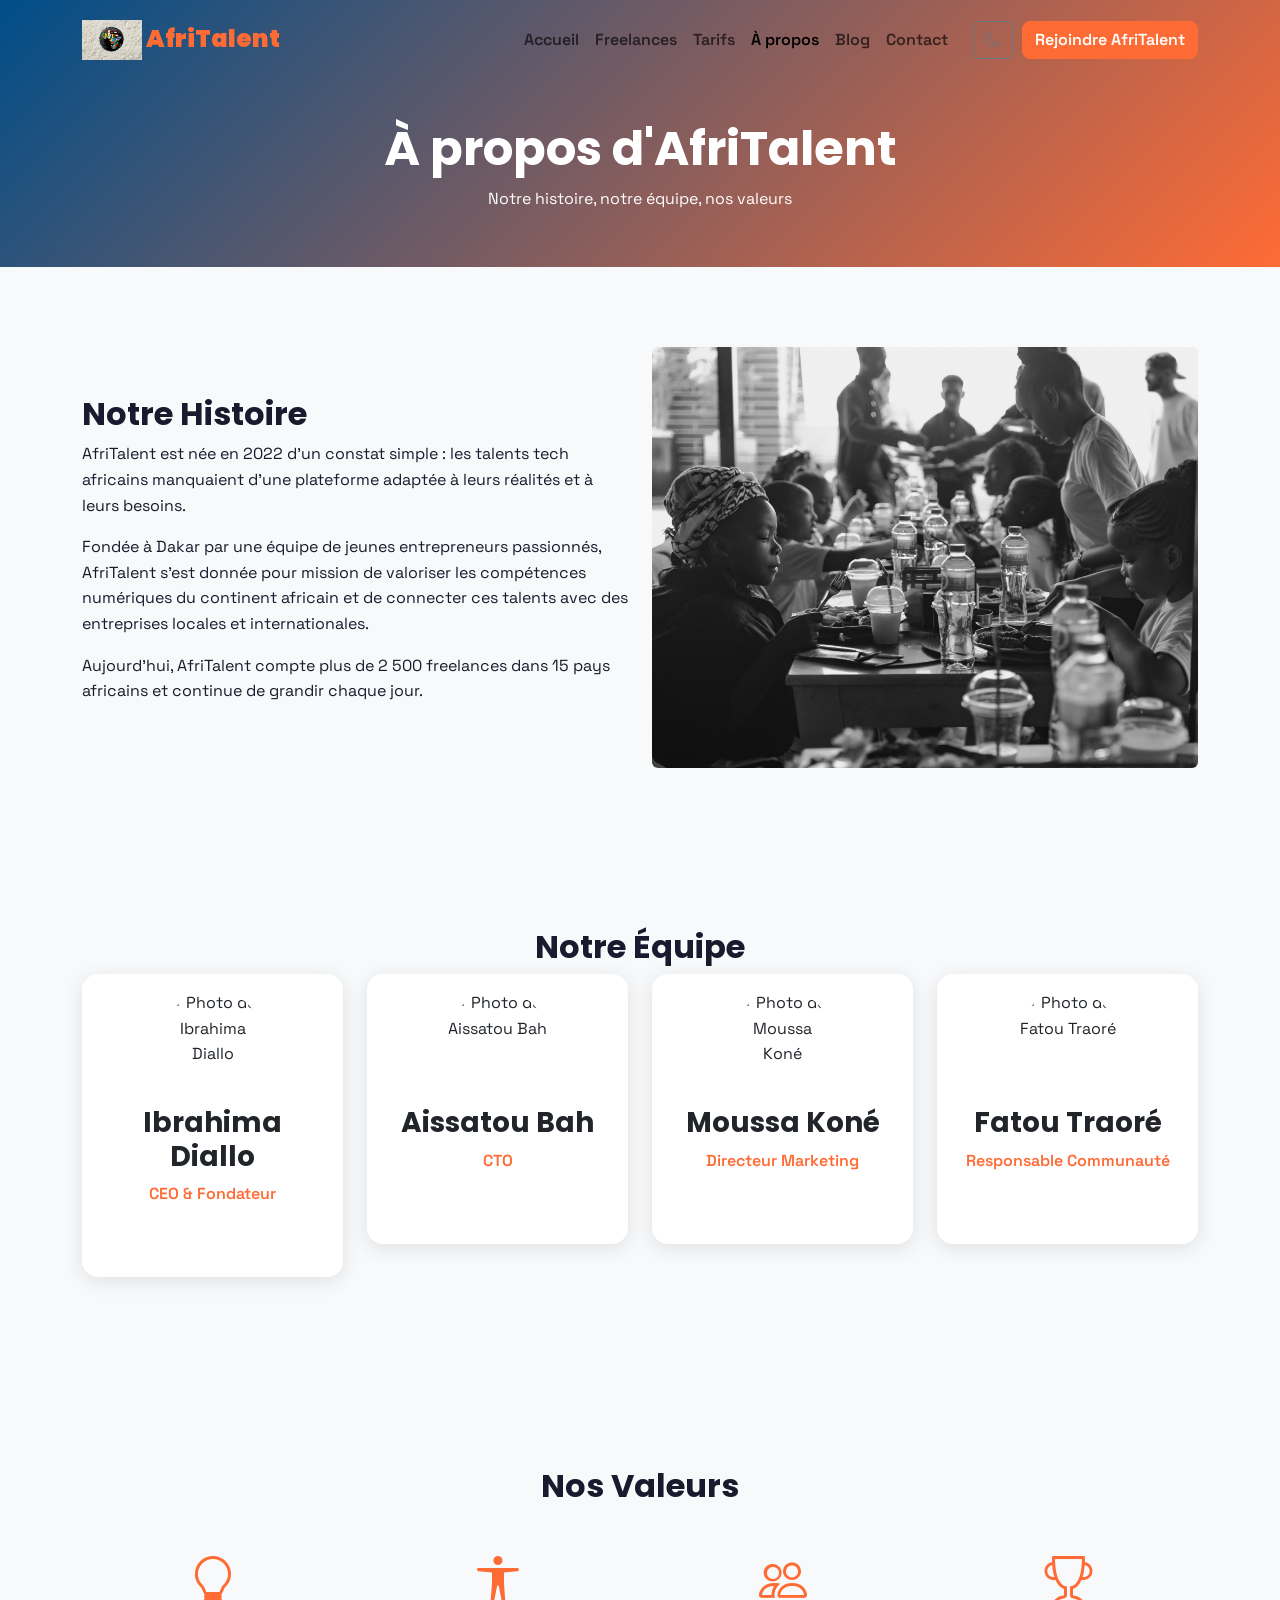
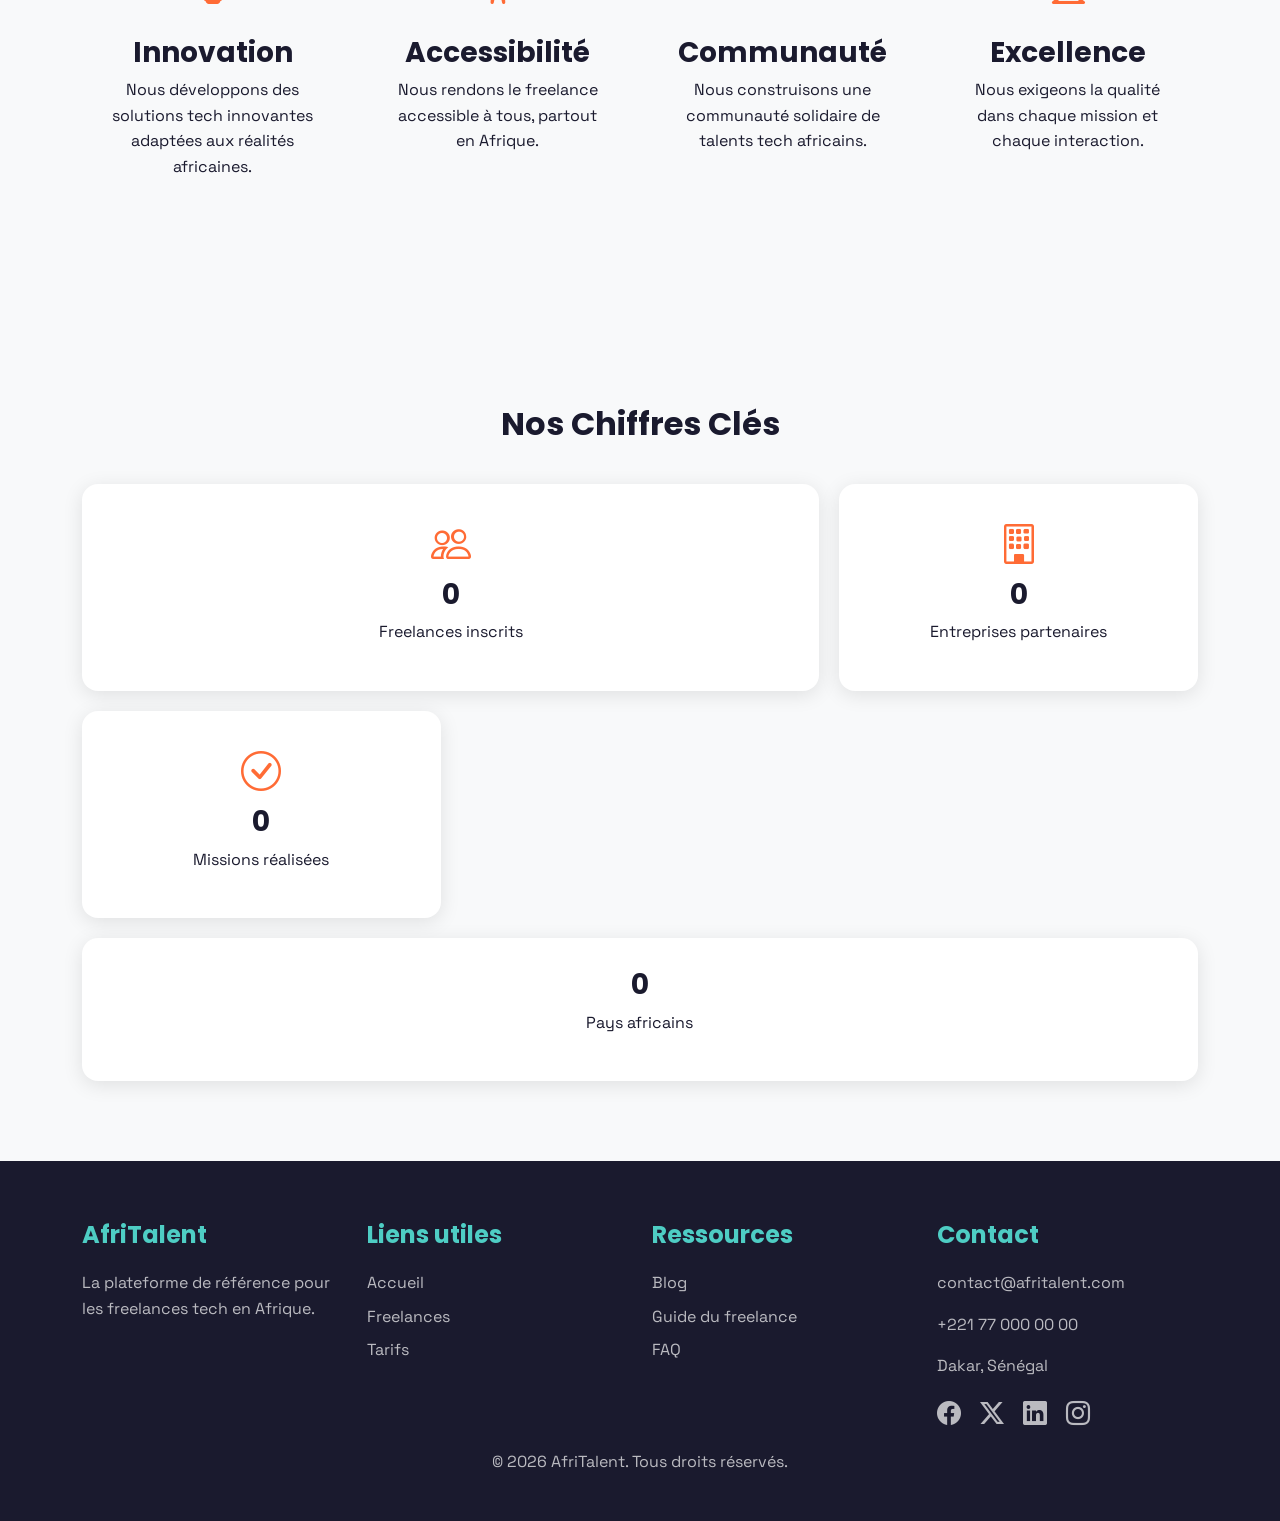
==== about.html @ 289a54d0 "Init : création du dépôt, arborescence des fichiers et structure HTML de base" ====
<!DOCTYPE html>
<html lang="fr">
<head>
  <meta charset="UTF-8">
  <meta name="viewport" content="width=device-width, initial-scale=1.0">
  <title>AfriTalent — À propos</title>

  
  <link href="https://cdn.jsdelivr.net/npm/bootstrap@5.3.3/dist/css/bootstrap.min.css" rel="stylesheet">
  
  <link href="https://cdn.jsdelivr.net/npm/bootstrap-icons@1.11.3/font/bootstrap-icons.css" rel="stylesheet">
  
  <link rel="stylesheet" href="css/style.css">
</head>
<body>

  <header>
    <nav class="navbar navbar-expand-lg fixed-top" id="navbar">
      <div class="container">
        <a class="navbar-brand" href="index.html">
          <img src="images/logo.jpg" alt="Logo AfriTalent" height="40">
          AfriTalent
        </a>
        <button class="navbar-toggler" type="button"
                data-bs-toggle="collapse"
                data-bs-target="#navbarMenu"
                aria-controls="navbarMenu"
                aria-expanded="false"
                aria-label="Ouvrir le menu">
          <span class="navbar-toggler-icon"></span>
        </button>
        <div class="collapse navbar-collapse" id="navbarMenu">
          <ul class="navbar-nav ms-auto">
            <li class="nav-item"><a class="nav-link" href="index.html">Accueil</a></li>
            <li class="nav-item"><a class="nav-link" href="freelances.html">Freelances</a></li>
            <li class="nav-item"><a class="nav-link" href="tarifs.html">Tarifs</a></li>
            <li class="nav-item"><a class="nav-link active" href="about.html">À propos</a></li>
            <li class="nav-item"><a class="nav-link" href="#">Blog</a></li>
            <li class="nav-item"><a class="nav-link" href="contact.html">Contact</a></li>
          </ul>
          <button id="darkModeToggle" class="btn btn-outline-secondary ms-3">
            <i class="bi bi-moon"></i>
          </button>
          <a href="contact.html" class="btn btn-primary ms-2">Rejoindre AfriTalent</a>
        </div>
      </div>
    </nav>
  </header>

  <main>

  
    <section id="page-title">
      <div class="container text-center">
        <h1>À propos d'AfriTalent</h1>
        <p>Notre histoire, notre équipe, nos valeurs</p>
      </div>
    </section>

    
    <section id="histoire">
      <div class="container">
        <div class="row align-items-center">

          <div class="col-lg-6">
            <h2>Notre Histoire</h2>
            <p>AfriTalent est née en 2022 d'un constat simple : les talents tech africains 
            manquaient d'une plateforme adaptée à leurs réalités et à leurs besoins.</p>
            <p>Fondée à Dakar par une équipe de jeunes entrepreneurs passionnés, 
            AfriTalent s'est donnée pour mission de valoriser les compétences 
            numériques du continent africain et de connecter ces talents 
            avec des entreprises locales et internationales.</p>
            <p>Aujourd'hui, AfriTalent compte plus de 2 500 freelances dans 
            15 pays africains et continue de grandir chaque jour.</p>
          </div>

          <div class="col-lg-6">
            <img src="images/L'équipe AfriTalent .jpg" 
                 alt="L'équipe AfriTalent au travail" 
                 class="img-fluid rounded">
          </div>

        </div>
      </div>
    </section>

    
    <section id="equipe">
      <div class="container">
        <h2 class="text-center">Notre Équipe</h2>
        <div class="row">

        
          <div class="col-12 col-md-6 col-lg-3">
            <div class="card equipe-card text-center">
              <img src="https://ui-avatars.com/api/?name=Ibrahima+Diallo&background=FF6B35&color=fff&size=150" 
                   alt="Photo de Ibrahima Diallo" class="card-img-top rounded-circle mx-auto mt-3">
              <div class="card-body">
                <h3 class="card-title">Ibrahima Diallo</h3>
                <p class="poste">CEO & Fondateur</p>
                <div class="social-icons">
                  <a href="#" aria-label="LinkedIn de Ibrahima"><i class="bi bi-linkedin"></i></a>
                  <a href="#" aria-label="Twitter de Ibrahima"><i class="bi bi-twitter-x"></i></a>
                </div>
              </div>
            </div>
          </div>

          
          <div class="col-12 col-md-6 col-lg-3">
            <div class="card equipe-card text-center">
              <img src="https://ui-avatars.com/api/?name=Aissatou+Bah&background=4ECDC4&color=fff&size=150" 
                   alt="Photo de Aissatou Bah" class="card-img-top rounded-circle mx-auto mt-3">
              <div class="card-body">
                <h3 class="card-title">Aissatou Bah</h3>
                <p class="poste">CTO</p>
                <div class="social-icons">
                  <a href="#" aria-label="LinkedIn de Aissatou"><i class="bi bi-linkedin"></i></a>
                  <a href="#" aria-label="Twitter de Aissatou"><i class="bi bi-twitter-x"></i></a>
                </div>
              </div>
            </div>
          </div>

          
          <div class="col-12 col-md-6 col-lg-3">
            <div class="card equipe-card text-center">
              <img src="https://ui-avatars.com/api/?name=Moussa+Kone&background=45B7D1&color=fff&size=150" 
                   alt="Photo de Moussa Koné" class="card-img-top rounded-circle mx-auto mt-3">
              <div class="card-body">
                <h3 class="card-title">Moussa Koné</h3>
                <p class="poste">Directeur Marketing</p>
                <div class="social-icons">
                  <a href="#" aria-label="LinkedIn de Moussa"><i class="bi bi-linkedin"></i></a>
                  <a href="#" aria-label="Twitter de Moussa"><i class="bi bi-twitter-x"></i></a>
                </div>
              </div>
            </div>
          </div>

          
          <div class="col-12 col-md-6 col-lg-3">
            <div class="card equipe-card text-center">
              <img src="https://ui-avatars.com/api/?name=Fatou+Traore&background=96CEB4&color=fff&size=150" 
                   alt="Photo de Fatou Traoré" class="card-img-top rounded-circle mx-auto mt-3">
              <div class="card-body">
                <h3 class="card-title">Fatou Traoré</h3>
                <p class="poste">Responsable Communauté</p>
                <div class="social-icons">
                  <a href="#" aria-label="LinkedIn de Fatou"><i class="bi bi-linkedin"></i></a>
                  <a href="#" aria-label="Twitter de Fatou"><i class="bi bi-twitter-x"></i></a>
                </div>
              </div>
            </div>
          </div>

        </div>
      </div>
    </section>


    <section id="valeurs">
      <div class="container">
        <h2 class="text-center">Nos Valeurs</h2>
        <div class="row">

          <div class="col-12 col-md-6 col-lg-3">
            <div class="valeur-card text-center">
              <i class="bi bi-lightbulb"></i>
              <h3>Innovation</h3>
              <p>Nous développons des solutions tech innovantes adaptées aux réalités africaines.</p>
            </div>
          </div>

          <div class="col-12 col-md-6 col-lg-3">
            <div class="valeur-card text-center">
              <i class="bi bi-universal-access"></i>
              <h3>Accessibilité</h3>
              <p>Nous rendons le freelance accessible à tous, partout en Afrique.</p>
            </div>
          </div>

          <div class="col-12 col-md-6 col-lg-3">
            <div class="valeur-card text-center">
              <i class="bi bi-people"></i>
              <h3>Communauté</h3>
              <p>Nous construisons une communauté solidaire de talents tech africains.</p>
            </div>
          </div>

          <div class="col-12 col-md-6 col-lg-3">
            <div class="valeur-card text-center">
              <i class="bi bi-trophy"></i>
              <h3>Excellence</h3>
              <p>Nous exigeons la qualité dans chaque mission et chaque interaction.</p>
            </div>
          </div>

        </div>
      </div>
    </section>

  
    <section id="chiffres">
      <div class="container">
        <h2 class="text-center">Nos Chiffres Clés</h2>
        <div class="bento-grid">

          <div class="bento-card bento-large text-center">
            <i class="bi bi-people"></i>
            <h3 class="counter" data-target="2500">0</h3>
            <p>Freelances inscrits</p>
          </div>

          <div class="bento-card text-center">
            <i class="bi bi-building"></i>
            <h3 class="counter" data-target="800">0</h3>
            <p>Entreprises partenaires</p>
          </div>

          <div class="bento-card text-center">
            <i class="bi bi-check-circle"></i>
            <h3 class="counter" data-target="12000">0</h3>
            <p>Missions réalisées</p>
          </div>

          <div class="bento-card bento-wide text-center">
            <i class="bi bi-globe-africa"></i>
            <h3 class="counter" data-target="15">0</h3>
            <p>Pays africains</p>
          </div>

        </div>
      </div>
    </section>

  </main>

  <footer>
    <div class="container">
      <div class="row">
        <div class="col-md-3">
          <h4>AfriTalent</h4>
          <p>La plateforme de référence pour les freelances tech en Afrique.</p>
        </div>
        <div class="col-md-3">
          <h4>Liens utiles</h4>
          <ul>
            <li><a href="index.html">Accueil</a></li>
            <li><a href="freelances.html">Freelances</a></li>
            <li><a href="tarifs.html">Tarifs</a></li>
          </ul>
        </div>
        <div class="col-md-3">
          <h4>Ressources</h4>
          <ul>
            <li><a href="#">Blog</a></li>
            <li><a href="#">Guide du freelance</a></li>
            <li><a href="#">FAQ</a></li>
          </ul>
        </div>
        <div class="col-md-3">
          <h4>Contact</h4>
          <p>contact@afritalent.com</p>
          <p>+221 77 000 00 00</p>
          <p>Dakar, Sénégal</p>
          <div class="social-icons">
            <a href="#" aria-label="Facebook"><i class="bi bi-facebook"></i></a>
            <a href="#" aria-label="Twitter"><i class="bi bi-twitter-x"></i></a>
            <a href="#" aria-label="LinkedIn"><i class="bi bi-linkedin"></i></a>
            <a href="#" aria-label="Instagram"><i class="bi bi-instagram"></i></a>
          </div>
        </div>
      </div>
      <div class="text-center mt-3">
        <p>&copy; <span id="annee"></span> AfriTalent. Tous droits réservés.</p>
      </div>
    </div>
  </footer>


  <button id="backToTop" aria-label="Retour en haut">
    <i class="bi bi-arrow-up"></i>
  </button>


  <script src="https://cdn.jsdelivr.net/npm/bootstrap@5.3.3/dist/js/bootstrap.bundle.min.js"></script>

  <script src="js/main.js"></script>

</body>
</html>
---- css/style.css ----
@import url('https://fonts.googleapis.com/css2?family=Poppins:wght@300;400;600;700;900&family=Space+Grotesk:wght@400;600;700&display=swap');

:root {

  --couleur-primaire: #FF6B35;
  --couleur-secondaire: #004E89;
  --couleur-accent: #4ECDC4;
  --couleur-texte: #1A1A2E;
  --couleur-fond: #F8F9FA;


  --couleur-fond-dark: #0F0F1A;
  --couleur-carte-dark: #1A1A2E;
  --couleur-texte-dark: #F8F9FA;


  --police-titre: 'Poppins', sans-serif;
  --police-corps: 'Space Grotesk', sans-serif;


  --espacement-section: 80px;
  --espacement-small: 20px;


  --border-radius: 16px;
  --border-radius-small: 8px;


  --ombre: 0 4px 20px rgba(0, 0, 0, 0.1);
  --ombre-hover: 0 8px 30px rgba(0, 0, 0, 0.2);
}


* {
  margin: 0;
  padding: 0;
  box-sizing: border-box;
}

body {
  font-family: var(--police-corps);
  color: var(--couleur-texte);
  background-color: var(--couleur-fond);
  line-height: 1.6;
}

h1, h2, h3, h4 {
  font-family: var(--police-titre);
  font-weight: 700;
}

a {
  text-decoration: none;
  color: inherit;
}

img {
  max-width: 100%;
}


body.dark-mode {
  background-color: var(--couleur-fond-dark);
  color: var(--couleur-texte-dark);
}

body.dark-mode .navbar {
  background-color: var(--couleur-carte-dark) !important;
}

body.dark-mode .card,
body.dark-mode .plan-card,
body.dark-mode .bento-card,
body.dark-mode .formulaire-card,
body.dark-mode .infos-contact {
  background-color: var(--couleur-carte-dark);
  color: var(--couleur-texte-dark);
}

body.dark-mode footer {
  background-color: #070710;
}


#navbar {
  background-color: transparent;
  transition: all 0.3s ease;
  padding: 15px 0;
}

#navbar.scrolled {
  background-color: white;
  box-shadow: var(--ombre);
  padding: 8px 0;
}

body.dark-mode #navbar.scrolled {
  background-color: var(--couleur-carte-dark);
}

.navbar-brand {
  font-family: var(--police-titre);
  font-size: 1.5rem;
  font-weight: 900;
  color: var(--couleur-primaire) !important;
}

.nav-link {
  font-weight: 600;
  transition: color 0.3s;
}

.nav-link:hover {
  color: var(--couleur-primaire) !important;
}


.btn-primary {
  background-color: var(--couleur-primaire);
  border-color: var(--couleur-primaire);
  border-radius: var(--border-radius-small);
  font-weight: 600;
  transition: all 0.3s ease;
}

.btn-primary:hover {
  background-color: var(--couleur-secondaire);
  border-color: var(--couleur-secondaire);
  transform: translateY(-2px);
  box-shadow: var(--ombre-hover);
}

.btn-outline-primary {
  border-color: var(--couleur-primaire);
  color: var(--couleur-primaire);
  border-radius: var(--border-radius-small);
  font-weight: 600;
  transition: all 0.3s ease;
}

.btn-outline-primary:hover {
  background-color: var(--couleur-primaire);
  transform: translateY(-2px);
}


section {
  padding: var(--espacement-section) 0;
}

#page-title {
  padding-top: 120px;
  padding-bottom: 40px;
  background: linear-gradient(135deg, var(--couleur-secondaire), var(--couleur-primaire));
  color: white;
}

#page-title h1 {
  font-size: 3rem;
}


#hero {
  min-height: 100vh;
  display: flex;
  align-items: center;
  background: linear-gradient(135deg, var(--couleur-secondaire) 0%, var(--couleur-primaire) 100%);
  color: white;
  padding-top: 100px;
}

#hero h1 {
  font-size: 3.5rem;
  font-weight: 900;
  line-height: 1.2;
  margin-bottom: 20px;
}

#hero h2 {
  font-size: 1.2rem;
  font-weight: 400;
  margin-bottom: 30px;
  opacity: 0.9;
}

.hero-buttons {
  display: flex;
  gap: 15px;
  flex-wrap: wrap;
}

.hero-buttons .btn {
  padding: 12px 28px;
  font-size: 1rem;
}
#hero img {
  border-radius: var(--border-radius);
  box-shadow: var(--ombre-hover);
  object-fit: cover;
  max-height: 400px;
}


.stats-row {
  margin-top: 60px;
  padding-top: 40px;
  border-top: 1px solid rgba(255,255,255,0.3);
}

.stats-row h3 {
  font-size: 3rem;
  font-weight: 900;
  color: white;
}

.stats-row p {
  color: rgba(255,255,255,0.8);
  font-size: 1rem;
}


.bento-grid {
  display: grid;
  grid-template-columns: repeat(3, 1fr);
  grid-template-rows: auto;
  gap: 20px;
  margin-top: 40px;
}

.bento-card {
  background-color: white;
  border-radius: var(--border-radius);
  padding: 30px;
  box-shadow: var(--ombre);
  transition: transform 0.3s ease, box-shadow 0.3s ease;
}

.bento-card:hover {
  transform: translateY(-5px);
  box-shadow: var(--ombre-hover);
}


.bento-large {
  grid-column: span 2;
}


.bento-wide {
  grid-column: span 3;
}

.bento-card i {
  font-size: 2.5rem;
  color: var(--couleur-primaire);
  margin-bottom: 15px;
}

.step-number {
  font-size: 4rem;
  font-weight: 900;
  color: var(--couleur-accent);
  opacity: 0.3;
  display: block;
}


.category-card {
  background-color: white;
  border-radius: var(--border-radius);
  padding: 25px 15px;
  text-align: center;
  box-shadow: var(--ombre);
  margin-bottom: 20px;
  transition: all 0.3s ease;
  cursor: pointer;
}

.category-card:hover {
  transform: translateY(-8px);
  box-shadow: var(--ombre-hover);
  background-color: var(--couleur-primaire);
  color: white;
}

.category-card i {
  font-size: 2.5rem;
  color: var(--couleur-primaire);
  margin-bottom: 10px;
  display: block;
  transition: color 0.3s;
}

.category-card:hover i {
  color: white;
}

.category-card h3 {
  font-size: 0.9rem;
  margin-bottom: 5px;
}

.category-card p {
  font-size: 0.8rem;
  opacity: 0.7;
  margin: 0;
}


#temoignages {
  background-color: var(--couleur-secondaire);
  color: white;
}

#temoignages h2 {
  color: white;
}

.temoignage-card {
  padding: 40px;
  max-width: 600px;
  margin: 0 auto;
}

.temoignage-card img {
  width: 80px;
  height: 80px;
  margin-bottom: 20px;
}

.temoignage-card p {
  font-size: 1.2rem;
  font-style: italic;
  margin-bottom: 15px;
}

.temoignage-card h4 {
  color: var(--couleur-accent);
}

.stars i {
  color: #FFD700;
}


#cta {
  background: linear-gradient(135deg, var(--couleur-primaire), var(--couleur-accent));
  color: white;
}

#cta h2 {
  font-size: 2.5rem;
  margin-bottom: 15px;
}


.btn-filter {
  margin: 5px;
  border-radius: 50px;
  padding: 8px 20px;
  font-weight: 600;
  border: 2px solid var(--couleur-primaire);
  color: var(--couleur-primaire);
  transition: all 0.3s;
}

.btn-filter:hover,
.btn-filter.active {
  background-color: var(--couleur-primaire);
  color: white;
}

.freelance-card {
  margin-bottom: 30px;
  transition: all 0.3s ease;
}

.freelance-card .card {
  border: none;
  border-radius: var(--border-radius);
  box-shadow: var(--ombre);
  transition: all 0.3s ease;
  overflow: hidden;
}

.freelance-card .card:hover {
  transform: translateY(-8px);
  box-shadow: var(--ombre-hover);
}

.freelance-card .card-img-top {
  width: 80px;
  height: 80px;
  border-radius: 50%;
  margin: 20px auto 0;
  display: block;
}

.tarif {
  color: var(--couleur-primaire);
  font-weight: 700;
}


.plan-card {
  background-color: white;
  border-radius: var(--border-radius);
  padding: 40px 30px;
  text-align: center;
  box-shadow: var(--ombre);
  margin-bottom: 30px;
  position: relative;
  transition: all 0.3s ease;
}

.plan-card:hover {
  transform: translateY(-5px);
  box-shadow: var(--ombre-hover);
}


.plan-populaire {
  border: 3px solid var(--couleur-primaire);
  transform: scale(1.05);
}

.plan-populaire:hover {
  transform: scale(1.05) translateY(-5px);
}

.badge-populaire {
  position: absolute;
  top: -15px;
  left: 50%;
  transform: translateX(-50%);
  background-color: var(--couleur-primaire);
  color: white;
  padding: 5px 20px;
  border-radius: 50px;
  font-weight: 700;
  font-size: 0.85rem;
}

.prix {
  font-size: 2rem;
  font-weight: 900;
  color: var(--couleur-primaire);
  margin: 20px 0;
}

.prix span {
  font-size: 1rem;
  color: gray;
  font-weight: 400;
}

.features {
  list-style: none;
  padding: 0;
  margin-bottom: 30px;
  text-align: left;
}

.features li {
  padding: 8px 0;
  border-bottom: 1px solid #eee;
}

.features li i {
  margin-right: 10px;
}


.equipe-card {
  border: none;
  border-radius: var(--border-radius);
  box-shadow: var(--ombre);
  margin-bottom: 30px;
  transition: all 0.3s ease;
}

.equipe-card:hover {
  transform: translateY(-8px);
  box-shadow: var(--ombre-hover);
}

.equipe-card .card-img-top {
  width: 100px;
  height: 100px;
}

.poste {
  color: var(--couleur-primaire);
  font-weight: 600;
}

.valeur-card {
  padding: 30px 20px;
  text-align: center;
  margin-bottom: 20px;
}

.valeur-card i {
  font-size: 3rem;
  color: var(--couleur-primaire);
  margin-bottom: 15px;
  display: block;
}


.formulaire-card {
  background-color: white;
  border-radius: var(--border-radius);
  padding: 40px;
  box-shadow: var(--ombre);
}

.infos-contact {
  background-color: var(--couleur-secondaire);
  border-radius: var(--border-radius);
  padding: 40px;
  color: white;
}

.infos-contact h2 {
  color: white;
  margin-bottom: 30px;
}

.info-item {
  display: flex;
  align-items: flex-start;
  gap: 15px;
  margin-bottom: 25px;
}

.info-item i {
  font-size: 1.5rem;
  color: var(--couleur-accent);
  margin-top: 3px;
}

.info-item h4 {
  font-size: 1rem;
  margin-bottom: 3px;
  color: var(--couleur-accent);
}

.info-item p {
  margin: 0;
  opacity: 0.9;
}


.error-message {
  color: red;
  font-size: 0.85rem;
  margin-top: 5px;
  min-height: 20px;
}

.form-control.is-invalid {
  border-color: red;
}

.form-control.is-valid {
  border-color: green;
}

.success-alert {
  background-color: #d4edda;
  color: #155724;
  border-radius: var(--border-radius-small);
  padding: 15px;
  margin-top: 20px;
  text-align: center;
  font-weight: 600;
}

.map-container {
  border-radius: var(--border-radius);
  overflow: hidden;
  box-shadow: var(--ombre);
}


footer {
  background-color: var(--couleur-texte);
  color: white;
  padding: 60px 0 30px;
}

footer h4 {
  color: var(--couleur-accent);
  margin-bottom: 20px;
}

footer ul {
  list-style: none;
  padding: 0;
}

footer ul li {
  margin-bottom: 8px;
}

footer ul li a {
  color: rgba(255,255,255,0.7);
  transition: color 0.3s;
}

footer ul li a:hover {
  color: var(--couleur-primaire);
}

footer p {
  color: rgba(255,255,255,0.7);
}

.social-icons a {
  font-size: 1.5rem;
  margin-right: 15px;
  color: rgba(255,255,255,0.7);
  transition: color 0.3s;
}

.social-icons a:hover {
  color: var(--couleur-primaire);
}


#backToTop {
  position: fixed;
  bottom: 30px;
  right: 30px;
  background-color: var(--couleur-primaire);
  color: white;
  border: none;
  border-radius: 50%;
  width: 50px;
  height: 50px;
  font-size: 1.3rem;
  cursor: pointer;
  display: none;
  box-shadow: var(--ombre);
  transition: all 0.3s ease;
  z-index: 999;
}

#backToTop:hover {
  background-color: var(--couleur-secondaire);
  transform: translateY(-3px);
}


.fade-in {
  opacity: 0;
  transform: translateY(30px);
  transition: opacity 0.6s ease, transform 0.6s ease;
}

.fade-in.visible {
  opacity: 1;
  transform: translateY(0);
}



@media (max-width: 768px) {
  #hero h1 {
    font-size: 2.5rem;
  }

  .bento-grid {
    grid-template-columns: 1fr;
  }

  .bento-large,
  .bento-wide {
    grid-column: span 1;
  }

  .plan-populaire {
    transform: scale(1);
  }
}

@media (max-width: 375px) {
  #hero h1 {
    font-size: 2rem;
  }

  #page-title h1 {
    font-size: 2rem;
  }

  .hero-buttons {
    flex-direction: column;
  }

  .formulaire-card {
    padding: 20px;
  }
}

.carousel-control-prev-icon,
.carousel-control-next-icon {
  background-color: var(--couleur-primaire);
  border-radius: 50%;
  padding: 20px;
}

.carousel-item {
  transition: transform 0.6s ease-in-out;
}
/* ========================================
   20. RESPONSIVE DESIGN
   ======================================== */

/* TABLETTE (768px à 1199px) */
@media (max-width: 1199px) {
  #hero h1 {
    font-size: 3rem;
  }

  .bento-grid {
    grid-template-columns: repeat(2, 1fr);
  }

  .bento-wide {
    grid-column: span 2;
  }

  .bento-large {
    grid-column: span 2;
  }
}

/* TABLETTE (max 768px) */
@media (max-width: 768px) {
  #hero {
    text-align: center;
    padding-top: 120px;
  }

  #hero h1 {
    font-size: 2.5rem;
  }

  #hero .row {
    flex-direction: column-reverse;
  }

  .hero-buttons {
    justify-content: center;
  }

  .stats-row {
    text-align: center;
  }

  .stats-row > div {
    margin-bottom: 20px;
  }

  .bento-grid {
    grid-template-columns: 1fr;
  }

  .bento-large,
  .bento-wide {
    grid-column: span 1;
  }

  .plan-populaire {
    transform: scale(1);
    order: -1; /* Le plan Pro apparaît en premier sur mobile */
  }

  #page-title h1 {
    font-size: 2.2rem;
  }

  .temoignage-card {
    padding: 20px;
  }
}

/* MOBILE (max 575px) */
@media (max-width: 575px) {
  #hero h1 {
    font-size: 2rem;
  }

  #hero h2 {
    font-size: 1rem;
  }

  .hero-buttons {
    flex-direction: column;
    width: 100%;
  }

  .hero-buttons .btn {
    width: 100%;
  }

  .stats-row h3 {
    font-size: 2rem;
  }

  #page-title {
    padding-top: 100px;
  }

  #page-title h1 {
    font-size: 1.8rem;
  }

  .formulaire-card,
  .infos-contact {
    padding: 20px;
  }

  .navbar-brand {
    font-size: 1.2rem;
  }

  section {
    padding: 50px 0;
  }
}
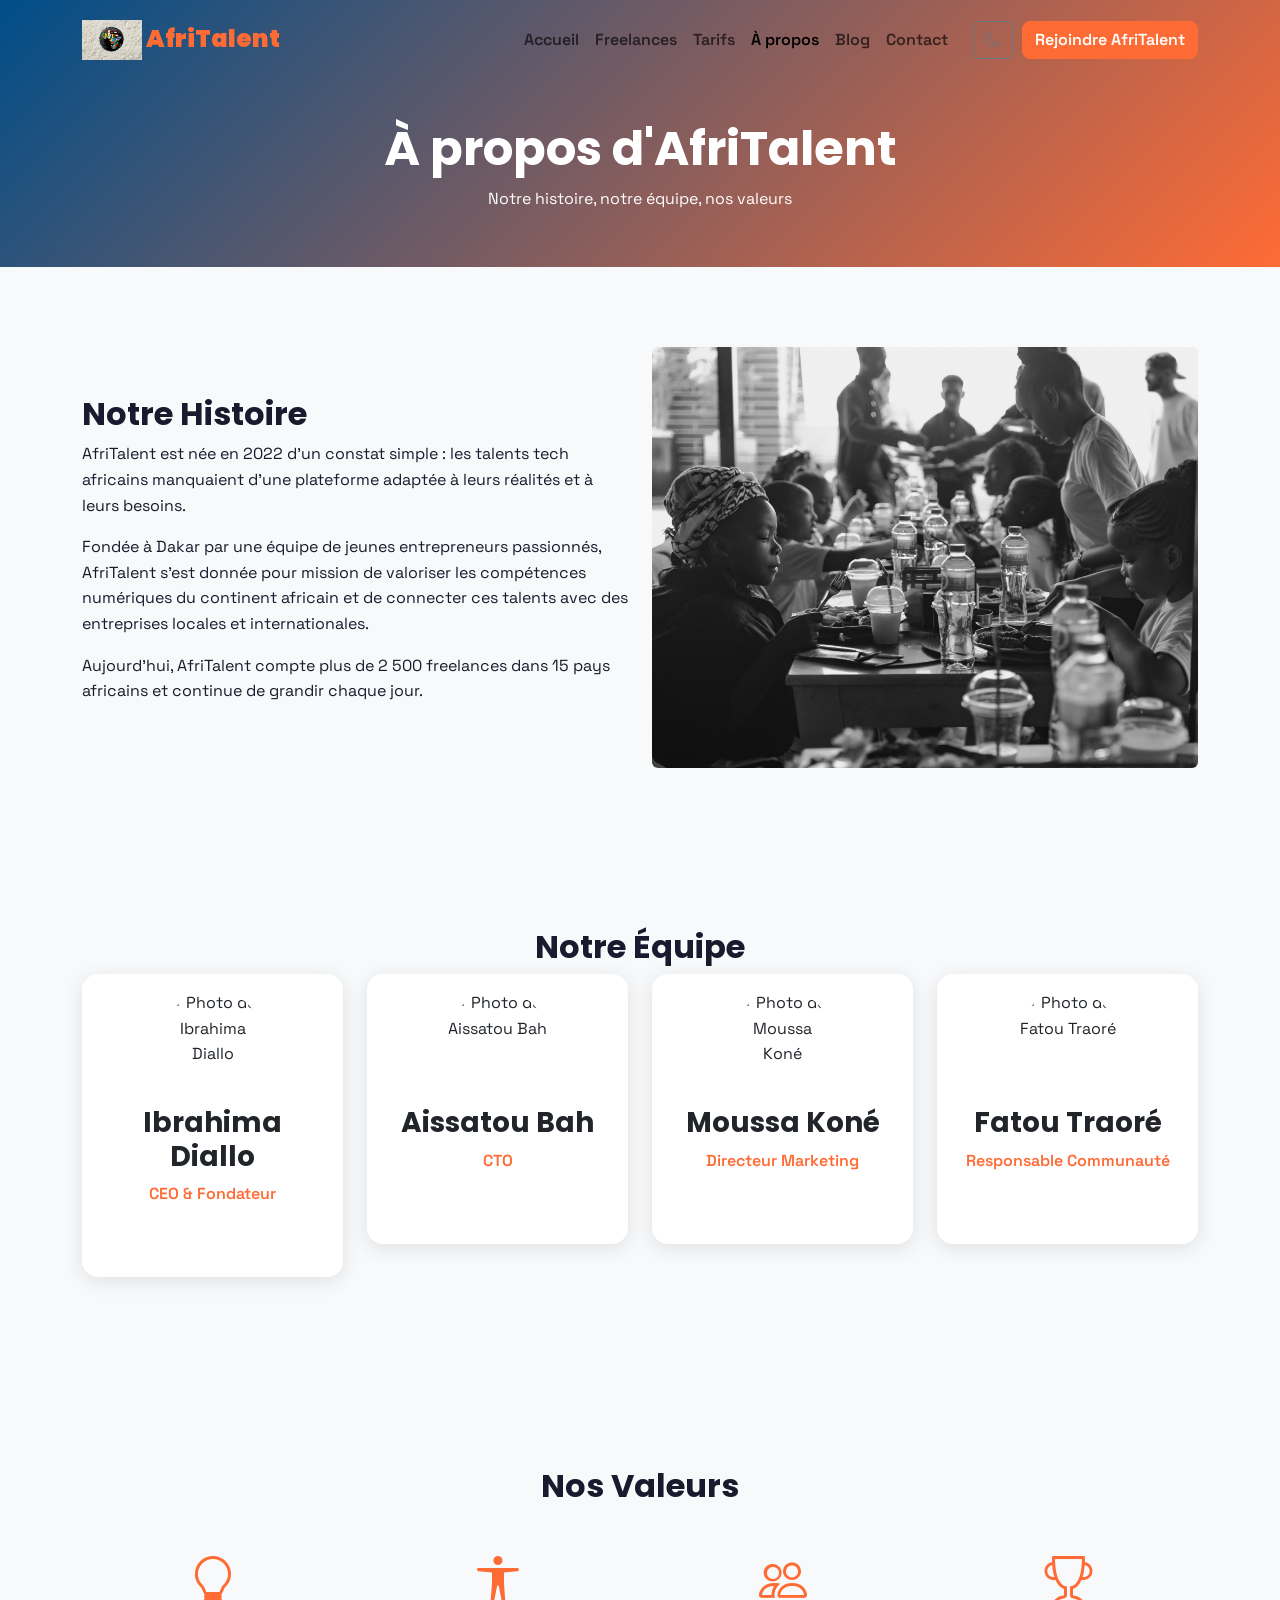
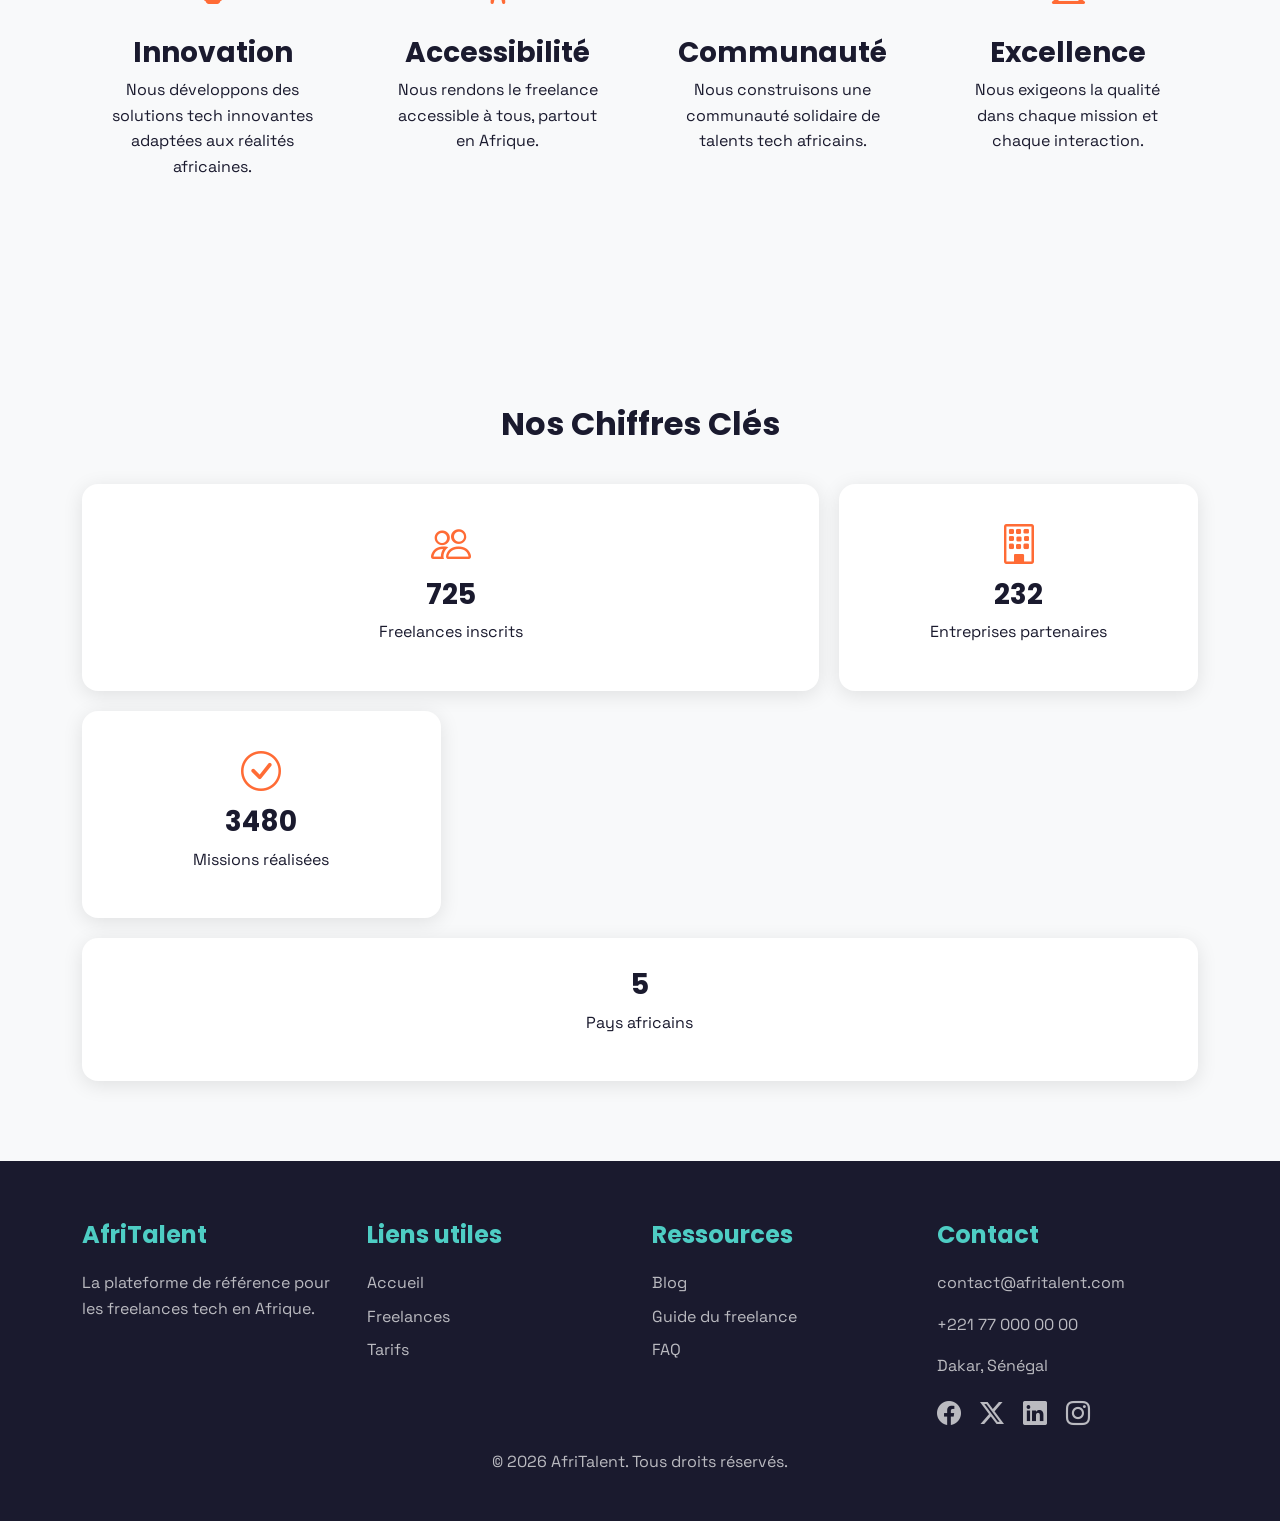
==== commit c5bc7332: "JS : compteurs animés au scroll et animations fade-in des sections" ====
--- a/about.html
+++ b/about.html
@@ -58,7 +58,7 @@
     </section>
 
     
-    <section id="histoire">
+    <section id="histoire"class="fade-in">
       <div class="container">
         <div class="row align-items-center">
 
@@ -85,7 +85,7 @@
     </section>
 
     
-    <section id="equipe">
+    <section id="equipe"class="fade-in">
       <div class="container">
         <h2 class="text-center">Notre Équipe</h2>
         <div class="row">
@@ -159,7 +159,7 @@
     </section>
 
 
-    <section id="valeurs">
+    <section id="valeurs"class="fade-in">
       <div class="container">
         <h2 class="text-center">Nos Valeurs</h2>
         <div class="row">
@@ -201,7 +201,7 @@
     </section>
 
   
-    <section id="chiffres">
+    <section id="chiffres" class="fade-in">
       <div class="container">
         <h2 class="text-center">Nos Chiffres Clés</h2>
         <div class="bento-grid">
